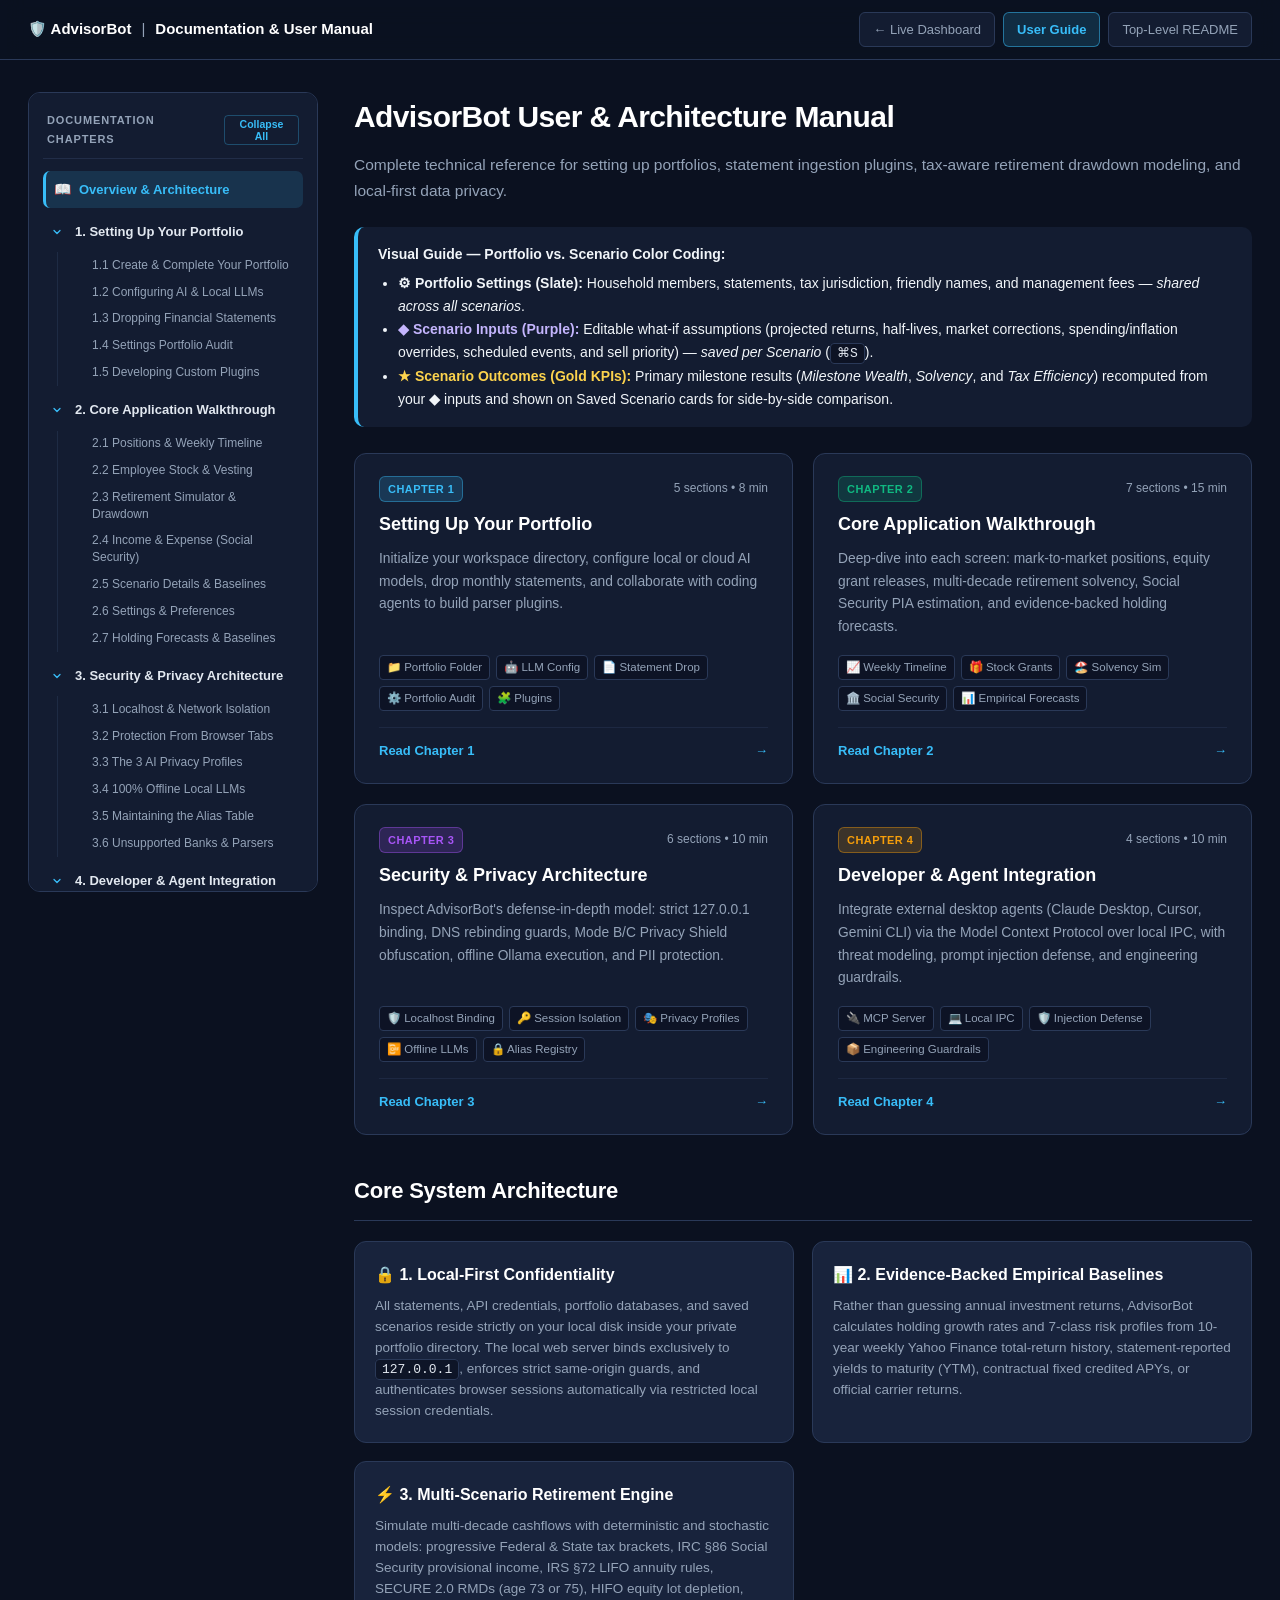
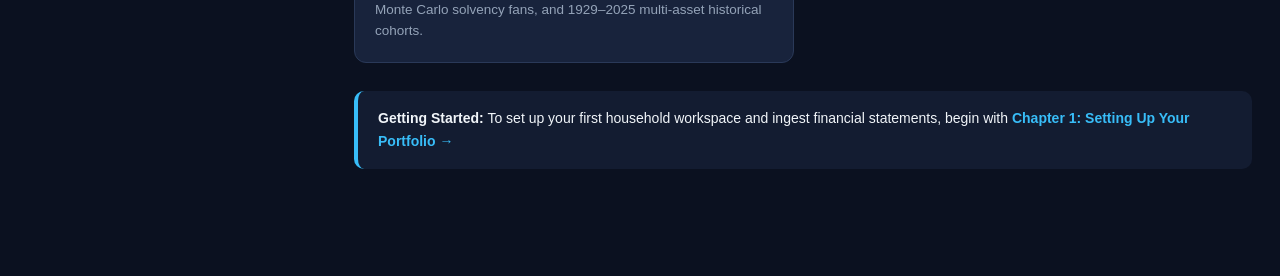
==== Docs/index.html @ 60ce360a "Initial release of AdvisorBot — local-first portfolio analytics & retirement simulator Local-first f" ====
<!DOCTYPE html>
<html lang="en">
<head>
  <meta charset="UTF-8" />
  <meta name="viewport" content="width=device-width, initial-scale=1.0" />
  <title>AdvisorBot Documentation &amp; User Manual</title>
  <link rel="icon" href="../Assets/default_badge.svg" />
  <link rel="stylesheet" href="docs.css" />
  <script>
    // Immediate hash redirect before body renders if an anchor was targeted
    (function () {
      const hash = window.location.hash;
      if (!hash) return;
      const routes = {
        // Chapter 1
        "#ch1-portfolio-setup": "ch1-portfolio-setup.html#ch1-portfolio-setup",
        "#portfolio-dir": "ch1-portfolio-setup.html#portfolio-dir",
        "#llm-setup": "ch1-portfolio-setup.html#llm-setup",
        "#statements-drop": "ch1-portfolio-setup.html#statements-drop",
        "#portfolio-settings-audit": "ch1-portfolio-setup.html#portfolio-settings-audit",
        "#agent-plugins": "ch1-portfolio-setup.html#agent-plugins",

        // Chapter 2
        "#ch2-page-walkthrough": "ch2-core-walkthrough.html#ch2-page-walkthrough",
        "#page-positions": "ch2-core-walkthrough.html#page-positions",
        "#page-grants": "ch2-core-walkthrough.html#page-grants",
        "#page-simulator": "ch2-core-walkthrough.html#page-simulator",
        "#page-social-security": "ch2-core-walkthrough.html#page-social-security",
        "#page-scenarios": "ch2-core-walkthrough.html#page-scenarios",
        "#page-settings": "ch2-core-walkthrough.html#page-settings",
        "#holding-forecast-methodology": "ch2-core-walkthrough.html#holding-forecast-methodology",

        // Chapter 3
        "#ch3-security-privacy": "ch3-security-privacy.html#ch3-security-privacy",
        "#sec-local-first": "ch3-security-privacy.html#sec-local-first",
        "#sec-cross-tab": "ch3-security-privacy.html#sec-cross-tab",
        "#sec-profiles": "ch3-security-privacy.html#sec-profiles",
        "#sec-local-llm": "ch3-security-privacy.html#sec-local-llm",
        "#sec-alias-table": "ch3-security-privacy.html#sec-alias-table",
        "#sec-unsupported-banks": "ch3-security-privacy.html#sec-unsupported-banks",

        // Chapter 4
        "#ch4-advanced": "ch4-developer-agent.html#ch4-advanced",
        "#adv-mcp": "ch4-developer-agent.html#adv-mcp",
        "#adv-mcp-security": "ch4-developer-agent.html#adv-mcp-security",
        "#adv-guardrails": "ch4-developer-agent.html#adv-guardrails",
        "#adv-testing": "ch4-developer-agent.html#adv-testing"
      };
      if (routes[hash]) {
        window.location.replace(routes[hash]);
      }
    })();
  </script>
</head>
<body>

  <!-- Top Navigation Bar -->
  <header class="topbar">
    <div class="topbar-title">
      <span>🛡️ AdvisorBot</span>
      <span style="color: var(--muted); font-weight: normal;">|</span>
      <span>Documentation &amp; User Manual</span>
    </div>
    <nav class="topbar-links">
      <a class="nav-pill" href="../index.html">← Live Dashboard</a>
      <a class="nav-pill active" href="index.html">User Guide</a>
      <a class="nav-pill" href="readme.html">Top-Level README</a>
    </nav>
  </header>

  <div class="layout">
    <!-- Sidebar Table of Contents -->
    <aside class="toc" id="doc-toc">
      <div class="toc-header">
        <div class="toc-heading">Documentation Chapters</div>
        <button type="button" class="toc-toggle-all-btn" id="toc-toggle-all" onclick="toggleAllChapters()" title="Toggle all chapters">Expand All</button>
      </div>

      <div class="toc-item">
        <a href="index.html" class="toc-nav-link active">
          <span style="font-size:14px;">📖</span>
          <span>Overview &amp; Architecture</span>
        </a>
      </div>

      <!-- Chapter 1 -->
      <div class="toc-chapter-group" id="ch-group-1">
        <div class="toc-chapter-header">
          <button type="button" class="toc-caret-btn" onclick="toggleChapter(1)" aria-label="Toggle Chapter 1 sub-sections">
            <svg class="toc-caret" width="12" height="12" viewBox="0 0 24 24" fill="none" stroke="currentColor" stroke-width="2.5" stroke-linecap="round" stroke-linejoin="round">
              <polyline points="9 18 15 12 9 6"></polyline>
            </svg>
          </button>
          <a href="ch1-portfolio-setup.html" class="toc-chapter-link">
            1. Setting Up Your Portfolio
          </a>
        </div>
        <div class="toc-subsections">
          <a class="sub" href="ch1-portfolio-setup.html#portfolio-dir">1.1 Create &amp; Complete Your Portfolio</a>
          <a class="sub" href="ch1-portfolio-setup.html#llm-setup">1.2 Configuring AI &amp; Local LLMs</a>
          <a class="sub" href="ch1-portfolio-setup.html#statements-drop">1.3 Dropping Financial Statements</a>
          <a class="sub" href="ch1-portfolio-setup.html#portfolio-settings-audit">1.4 Settings Portfolio Audit</a>
          <a class="sub" href="ch1-portfolio-setup.html#agent-plugins">1.5 Developing Custom Plugins</a>
        </div>
      </div>

      <!-- Chapter 2 -->
      <div class="toc-chapter-group" id="ch-group-2">
        <div class="toc-chapter-header">
          <button type="button" class="toc-caret-btn" onclick="toggleChapter(2)" aria-label="Toggle Chapter 2 sub-sections">
            <svg class="toc-caret" width="12" height="12" viewBox="0 0 24 24" fill="none" stroke="currentColor" stroke-width="2.5" stroke-linecap="round" stroke-linejoin="round">
              <polyline points="9 18 15 12 9 6"></polyline>
            </svg>
          </button>
          <a href="ch2-core-walkthrough.html" class="toc-chapter-link">
            2. Core Application Walkthrough
          </a>
        </div>
        <div class="toc-subsections">
          <a class="sub" href="ch2-core-walkthrough.html#page-positions">2.1 Positions &amp; Weekly Timeline</a>
          <a class="sub" href="ch2-core-walkthrough.html#page-grants">2.2 Employee Stock &amp; Vesting</a>
          <a class="sub" href="ch2-core-walkthrough.html#page-simulator">2.3 Retirement Simulator &amp; Drawdown</a>
          <a class="sub" href="ch2-core-walkthrough.html#page-social-security">2.4 Income &amp; Expense (Social Security)</a>
          <a class="sub" href="ch2-core-walkthrough.html#page-scenarios">2.5 Scenario Details &amp; Baselines</a>
          <a class="sub" href="ch2-core-walkthrough.html#page-settings">2.6 Settings &amp; Preferences</a>
          <a class="sub" href="ch2-core-walkthrough.html#holding-forecast-methodology">2.7 Holding Forecasts &amp; Baselines</a>
        </div>
      </div>

      <!-- Chapter 3 -->
      <div class="toc-chapter-group" id="ch-group-3">
        <div class="toc-chapter-header">
          <button type="button" class="toc-caret-btn" onclick="toggleChapter(3)" aria-label="Toggle Chapter 3 sub-sections">
            <svg class="toc-caret" width="12" height="12" viewBox="0 0 24 24" fill="none" stroke="currentColor" stroke-width="2.5" stroke-linecap="round" stroke-linejoin="round">
              <polyline points="9 18 15 12 9 6"></polyline>
            </svg>
          </button>
          <a href="ch3-security-privacy.html" class="toc-chapter-link">
            3. Security &amp; Privacy Architecture
          </a>
        </div>
        <div class="toc-subsections">
          <a class="sub" href="ch3-security-privacy.html#sec-local-first">3.1 Localhost &amp; Network Isolation</a>
          <a class="sub" href="ch3-security-privacy.html#sec-cross-tab">3.2 Protection From Browser Tabs</a>
          <a class="sub" href="ch3-security-privacy.html#sec-profiles">3.3 The 3 AI Privacy Profiles</a>
          <a class="sub" href="ch3-security-privacy.html#sec-local-llm">3.4 100% Offline Local LLMs</a>
          <a class="sub" href="ch3-security-privacy.html#sec-alias-table">3.5 Maintaining the Alias Table</a>
          <a class="sub" href="ch3-security-privacy.html#sec-unsupported-banks">3.6 Unsupported Banks &amp; Parsers</a>
        </div>
      </div>

      <!-- Chapter 4 -->
      <div class="toc-chapter-group" id="ch-group-4">
        <div class="toc-chapter-header">
          <button type="button" class="toc-caret-btn" onclick="toggleChapter(4)" aria-label="Toggle Chapter 4 sub-sections">
            <svg class="toc-caret" width="12" height="12" viewBox="0 0 24 24" fill="none" stroke="currentColor" stroke-width="2.5" stroke-linecap="round" stroke-linejoin="round">
              <polyline points="9 18 15 12 9 6"></polyline>
            </svg>
          </button>
          <a href="ch4-developer-agent.html" class="toc-chapter-link">
            4. Developer &amp; Agent Integration
          </a>
        </div>
        <div class="toc-subsections">
          <a class="sub" href="ch4-developer-agent.html#adv-mcp">4.1 External Agent MCP Integration</a>
          <a class="sub" href="ch4-developer-agent.html#adv-mcp-security">4.2 MCP Security &amp; Injection Defense</a>
          <a class="sub" href="ch4-developer-agent.html#adv-guardrails">4.3 Engineering &amp; Privacy Guardrails</a>
          <a class="sub" href="ch4-developer-agent.html#adv-testing">4.4 Isolated Test Suite &amp; Verification</a>
        </div>
      </div>
    </aside>

    <!-- Main Content Area -->
    <main>
      <h1>AdvisorBot User &amp; Architecture Manual</h1>
      <p class="subtitle">Complete technical reference for setting up portfolios, statement ingestion plugins, tax-aware retirement drawdown modeling, and local-first data privacy.</p>

      <div class="callout callout-info" style="margin-bottom:26px;">
        <strong>Visual Guide &mdash; Portfolio vs. Scenario Color Coding:</strong>
        <ul style="margin:6px 0 0;padding-left:20px;">
          <li><strong>&#9881; Portfolio Settings (Slate):</strong> Household members, statements, tax jurisdiction, friendly names, and management fees &mdash; <em>shared across all scenarios</em>.</li>
          <li><strong style="color:#c4b5fd;">&#9670; Scenario Inputs (Purple):</strong> Editable what-if assumptions (projected returns, half-lives, market corrections, spending/inflation overrides, scheduled events, and sell priority) &mdash; <em>saved per Scenario</em> (<code>&#8984;S</code>).</li>
          <li><strong style="color:#fcd34d;">&#9733; Scenario Outcomes (Gold KPIs):</strong> Primary milestone results (<em>Milestone Wealth</em>, <em>Solvency</em>, and <em>Tax Efficiency</em>) recomputed from your <strong>&#9670;</strong> inputs and shown on Saved Scenario cards for side-by-side comparison.</li>
        </ul>
      </div>

      <!-- Chapter Directory Cards -->
      <div style="display:grid;grid-template-columns:repeat(auto-fit, minmax(320px, 1fr));gap:20px;margin-bottom:38px;">
        
        <!-- Chapter 1 Card -->
        <a href="ch1-portfolio-setup.html" class="chapter-hub-card">
          <div style="display:flex;justify-content:space-between;align-items:center;">
            <span class="badge badge-blue">Chapter 1</span>
            <span style="font-size:12px;color:var(--muted);">5 sections &bull; 8 min</span>
          </div>
          <h3>Setting Up Your Portfolio</h3>
          <p>Initialize your workspace directory, configure local or cloud AI models, drop monthly statements, and collaborate with coding agents to build parser plugins.</p>
          <div class="chapter-hub-pills">
            <span class="chapter-hub-pill">📁 Portfolio Folder</span>
            <span class="chapter-hub-pill">🤖 LLM Config</span>
            <span class="chapter-hub-pill">📄 Statement Drop</span>
            <span class="chapter-hub-pill">⚙️ Portfolio Audit</span>
            <span class="chapter-hub-pill">🧩 Plugins</span>
          </div>
          <div class="chapter-hub-footer">
            <span>Read Chapter 1</span>
            <span>&rarr;</span>
          </div>
        </a>

        <!-- Chapter 2 Card -->
        <a href="ch2-core-walkthrough.html" class="chapter-hub-card">
          <div style="display:flex;justify-content:space-between;align-items:center;">
            <span class="badge badge-green">Chapter 2</span>
            <span style="font-size:12px;color:var(--muted);">7 sections &bull; 15 min</span>
          </div>
          <h3>Core Application Walkthrough</h3>
          <p>Deep-dive into each screen: mark-to-market positions, equity grant releases, multi-decade retirement solvency, Social Security PIA estimation, and evidence-backed holding forecasts.</p>
          <div class="chapter-hub-pills">
            <span class="chapter-hub-pill">📈 Weekly Timeline</span>
            <span class="chapter-hub-pill">🎁 Stock Grants</span>
            <span class="chapter-hub-pill">🏖️ Solvency Sim</span>
            <span class="chapter-hub-pill">🏛️ Social Security</span>
            <span class="chapter-hub-pill">📊 Empirical Forecasts</span>
          </div>
          <div class="chapter-hub-footer">
            <span>Read Chapter 2</span>
            <span>&rarr;</span>
          </div>
        </a>

        <!-- Chapter 3 Card -->
        <a href="ch3-security-privacy.html" class="chapter-hub-card">
          <div style="display:flex;justify-content:space-between;align-items:center;">
            <span class="badge badge-purple">Chapter 3</span>
            <span style="font-size:12px;color:var(--muted);">6 sections &bull; 10 min</span>
          </div>
          <h3>Security &amp; Privacy Architecture</h3>
          <p>Inspect AdvisorBot's defense-in-depth model: strict 127.0.0.1 binding, DNS rebinding guards, Mode B/C Privacy Shield obfuscation, offline Ollama execution, and PII protection.</p>
          <div class="chapter-hub-pills">
            <span class="chapter-hub-pill">🛡️ Localhost Binding</span>
            <span class="chapter-hub-pill">🔑 Session Isolation</span>
            <span class="chapter-hub-pill">🎭 Privacy Profiles</span>
            <span class="chapter-hub-pill">📴 Offline LLMs</span>
            <span class="chapter-hub-pill">🔒 Alias Registry</span>
          </div>
          <div class="chapter-hub-footer">
            <span>Read Chapter 3</span>
            <span>&rarr;</span>
          </div>
        </a>

        <!-- Chapter 4 Card -->
        <a href="ch4-developer-agent.html" class="chapter-hub-card">
          <div style="display:flex;justify-content:space-between;align-items:center;">
            <span class="badge badge-amber">Chapter 4</span>
            <span style="font-size:12px;color:var(--muted);">4 sections &bull; 10 min</span>
          </div>
          <h3>Developer &amp; Agent Integration</h3>
          <p>Integrate external desktop agents (Claude Desktop, Cursor, Gemini CLI) via the Model Context Protocol over local IPC, with threat modeling, prompt injection defense, and engineering guardrails.</p>
          <div class="chapter-hub-pills">
            <span class="chapter-hub-pill">🔌 MCP Server</span>
            <span class="chapter-hub-pill">💻 Local IPC</span>
            <span class="chapter-hub-pill">🛡️ Injection Defense</span>
            <span class="chapter-hub-pill">📦 Engineering Guardrails</span>
          </div>
          <div class="chapter-hub-footer">
            <span>Read Chapter 4</span>
            <span>&rarr;</span>
          </div>
        </a>

      </div>

      <!-- System Architecture & Principles -->
      <h2>Core System Architecture</h2>
      <div class="card-grid">
        <div class="card">
          <h4>🔒 1. Local-First Confidentiality</h4>
          <p>All statements, API credentials, portfolio databases, and saved scenarios reside strictly on your local disk inside your private portfolio directory. The local web server binds exclusively to <code>127.0.0.1</code>, enforces strict same-origin guards, and authenticates browser sessions automatically via restricted local session credentials.</p>
        </div>
        <div class="card">
          <h4>📊 2. Evidence-Backed Empirical Baselines</h4>
          <p>Rather than guessing annual investment returns, AdvisorBot calculates holding growth rates and 7-class risk profiles from 10-year weekly Yahoo Finance total-return history, statement-reported yields to maturity (YTM), contractual fixed credited APYs, or official carrier returns.</p>
        </div>
        <div class="card">
          <h4>⚡ 3. Multi-Scenario Retirement Engine</h4>
          <p>Simulate multi-decade cashflows with deterministic and stochastic models: progressive Federal &amp; State tax brackets, IRC §86 Social Security provisional income, IRS §72 LIFO annuity rules, SECURE 2.0 RMDs (age 73 or 75), HIFO equity lot depletion, Monte Carlo solvency fans, and 1929–2025 multi-asset historical cohorts.</p>
        </div>
      </div>

      <div class="callout callout-info">
        <strong>Getting Started:</strong> To set up your first household workspace and ingest financial statements, begin with <a href="ch1-portfolio-setup.html" style="font-weight:600;">Chapter 1: Setting Up Your Portfolio &rarr;</a>
      </div>
    </main>
  </div>

  <script src="docs.js"></script>
  <script>
    document.addEventListener("DOMContentLoaded", function () {
      initDocsPage(0);
    });
  </script>
</body>
</html>
---- Docs/docs.css ----
:root {
  --bg: #0b1120;
  --bg-surface: #131c31;
  --bg-card: #18233c;
  --bg-alt: #0f172a;
  --bg-hover: #213052;
  --border: #2a3958;
  --text: #f1f5f9;
  --muted: #94a3b8;
  --accent: #38bdf8;
  --green: #10b981;
  --teal: #14b8a6;
  --amber: #f59e0b;
  --purple: #a855f7;
  --rose: #f43f5e;
  --indigo: #6366f1;
}

* { box-sizing: border-box; }
html { scroll-behavior: smooth; }
body {
  margin: 0;
  font-family: -apple-system, BlinkMacSystemFont, "Segoe UI", Inter, Roboto, sans-serif;
  background: var(--bg);
  color: var(--text);
  font-size: 14.5px;
  line-height: 1.65;
}

a { color: var(--accent); text-decoration: none; }
a:hover { text-decoration: underline; }

code, pre {
  font-family: ui-monospace, SFMono-Regular, Menlo, Monaco, Consolas, monospace;
}
code {
  background: rgba(11, 17, 32, 0.75);
  border: 1px solid var(--border);
  padding: 2px 6px;
  border-radius: 4px;
  font-size: 13px;
  color: #e2e8f0;
}
pre {
  background: #090e1a;
  border: 1px solid var(--border);
  border-radius: 10px;
  padding: 16px 18px;
  overflow-x: auto;
  font-size: 13px;
  line-height: 1.5;
  color: #cbd5e1;
  margin: 12px 0 18px;
}

/* Topbar */
.topbar {
  position: sticky;
  top: 0;
  z-index: 50;
  background: rgba(11, 17, 32, 0.94);
  backdrop-filter: blur(12px);
  border-bottom: 1px solid var(--border);
  padding: 12px 28px;
  display: flex;
  flex-wrap: wrap;
  justify-content: space-between;
  align-items: center;
  gap: 14px;
}
.topbar-title {
  font-weight: 700;
  font-size: 15px;
  display: flex;
  align-items: center;
  gap: 10px;
  color: #fff;
}
.topbar-links {
  display: flex;
  flex-wrap: wrap;
  gap: 8px;
  font-size: 13px;
}
.nav-pill {
  padding: 6px 13px;
  border-radius: 6px;
  border: 1px solid var(--border);
  background: var(--bg-surface);
  color: var(--muted);
  font-weight: 500;
  transition: all 0.15s ease;
}
.nav-pill:hover { color: var(--text); text-decoration: none; border-color: #475569; }
.nav-pill.active {
  background: rgba(56, 189, 248, 0.16);
  border-color: rgba(56, 189, 248, 0.5);
  color: var(--accent);
  font-weight: 600;
}

/* Layout Grid */
.layout {
  max-width: 1440px;
  margin: 0 auto;
  padding: 32px 28px 90px;
  display: grid;
  grid-template-columns: 290px minmax(0, 1fr);
  gap: 36px;
  align-items: start;
}
@media (max-width: 1024px) {
  .layout { grid-template-columns: 1fr; }
  .toc { position: static !important; }
}

/* Sidebar TOC with Collapsible Chapters */
.toc {
  position: sticky;
  top: 76px;
  background: var(--bg-surface);
  border: 1px solid var(--border);
  border-radius: 12px;
  padding: 18px 14px;
  font-size: 13px;
  max-height: calc(100vh - 100px);
  overflow-y: auto;
}
.toc-header {
  display: flex;
  justify-content: space-between;
  align-items: center;
  margin-bottom: 12px;
  padding: 0 4px 10px;
  border-bottom: 1px solid rgba(42, 57, 88, 0.6);
}
.toc-heading {
  font-size: 11px;
  text-transform: uppercase;
  letter-spacing: 0.08em;
  color: var(--muted);
  font-weight: 700;
}
.toc-toggle-all-btn {
  background: transparent;
  border: 1px solid rgba(56, 189, 248, 0.3);
  color: var(--accent);
  font-size: 10.5px;
  font-weight: 600;
  border-radius: 4px;
  padding: 2px 7px;
  cursor: pointer;
  transition: all 0.15s ease;
}
.toc-toggle-all-btn:hover {
  background: rgba(56, 189, 248, 0.12);
  border-color: var(--accent);
}

.toc-item {
  margin-bottom: 6px;
}
.toc-nav-link {
  display: flex;
  align-items: center;
  gap: 8px;
  padding: 7px 10px;
  border-radius: 7px;
  color: #cbd5e1;
  font-weight: 600;
  transition: background 0.12s ease, color 0.12s ease;
}
.toc-nav-link:hover {
  background: var(--bg-hover);
  text-decoration: none;
  color: #fff;
}
.toc-nav-link.active {
  background: rgba(56, 189, 248, 0.14);
  color: var(--accent);
  border-left: 3px solid var(--accent);
  padding-left: 8px;
}

/* Chapter Group */
.toc-chapter-group {
  margin-bottom: 6px;
  border-radius: 8px;
  transition: background 0.15s ease;
}
.toc-chapter-header {
  display: flex;
  align-items: center;
  gap: 4px;
  border-radius: 7px;
  transition: background 0.12s ease;
}
.toc-chapter-header:hover {
  background: var(--bg-hover);
}
.toc-caret-btn {
  background: transparent;
  border: none;
  cursor: pointer;
  padding: 6px 6px 6px 8px;
  display: inline-flex;
  align-items: center;
  justify-content: center;
  color: var(--muted);
  border-radius: 4px;
  flex-shrink: 0;
  transition: color 0.15s ease;
}
.toc-caret-btn:hover {
  color: var(--accent);
}
.toc-caret {
  transition: transform 0.2s cubic-bezier(0.4, 0, 0.2, 1);
  transform-origin: center;
}
.toc-chapter-group.expanded .toc-caret {
  transform: rotate(90deg);
  color: var(--accent);
}

.toc-chapter-link {
  flex: 1;
  padding: 7px 8px 7px 2px;
  color: #e2e8f0;
  font-weight: 600;
  text-decoration: none;
  overflow: hidden;
  text-overflow: ellipsis;
  white-space: nowrap;
}
.toc-chapter-link:hover {
  text-decoration: none;
  color: #fff;
}
.toc-chapter-link.active {
  color: var(--accent);
  font-weight: 700;
}

.toc-subsections {
  display: none;
  flex-direction: column;
  padding-left: 26px;
  margin: 3px 0 6px;
  border-left: 1px solid rgba(42, 57, 88, 0.5);
  margin-left: 14px;
}
.toc-chapter-group.expanded .toc-subsections {
  display: flex;
}
.toc-subsections a.sub {
  display: block;
  padding: 4.5px 8px;
  border-radius: 5px;
  font-size: 12px;
  color: var(--muted);
  line-height: 1.4;
  margin-bottom: 1px;
  transition: color 0.12s ease, background 0.12s ease;
}
.toc-subsections a.sub:hover {
  color: #fff;
  background: rgba(33, 48, 82, 0.6);
  text-decoration: none;
}
.toc-subsections a.sub.active {
  color: var(--accent);
  font-weight: 600;
  background: rgba(56, 189, 248, 0.12);
}

/* Typography & Content Elements */
h1 { font-size: 30px; margin: 0 0 10px; letter-spacing: -0.02em; color: #fff; }
h2 {
  font-size: 22px;
  margin: 32px 0 16px;
  padding-bottom: 10px;
  border-bottom: 1px solid var(--border);
  letter-spacing: -0.01em;
  color: #fff;
}
h3 { font-size: 17px; margin: 26px 0 10px; color: #e2e8f0; }
h4 { font-size: 15px; margin: 18px 0 8px; color: #f8fafc; }
p { margin: 10px 0 14px; }
.subtitle { color: var(--muted); font-size: 15.5px; margin: 0 0 24px; }

.chapter-banner {
  background: linear-gradient(135deg, rgba(30, 41, 59, 0.7), rgba(15, 23, 42, 0.8));
  border: 1px solid var(--border);
  border-radius: 12px;
  padding: 22px 24px;
  margin-bottom: 30px;
}
.chapter-badge-wrap {
  display: flex;
  align-items: center;
  gap: 10px;
  margin-bottom: 8px;
}

.step-num {
  display: inline-flex;
  align-items: center;
  justify-content: center;
  width: 26px;
  height: 26px;
  border-radius: 50%;
  background: var(--accent);
  color: #0b1120;
  font-weight: 700;
  font-size: 13px;
  margin-right: 8px;
  flex-shrink: 0;
}

/* Cards & Grid */
.card-grid {
  display: grid;
  grid-template-columns: repeat(auto-fit, minmax(310px, 1fr));
  gap: 18px;
  margin: 20px 0 28px;
}
.card {
  background: var(--bg-card);
  border: 1px solid var(--border);
  border-radius: 12px;
  padding: 20px;
  transition: transform 0.15s ease, border-color 0.15s ease;
  display: flex;
  flex-direction: column;
}
.card:hover {
  border-color: #38bdf8;
  transform: translateY(-2px);
}
.card h4 {
  margin: 0 0 8px;
  font-size: 16px;
  color: #fff;
  display: flex;
  align-items: center;
  gap: 8px;
}
.card p {
  margin: 0;
  color: var(--muted);
  font-size: 13.5px;
  line-height: 1.55;
  flex: 1;
}

/* Chapter Hub Cards (index.html) */
.chapter-hub-card {
  background: var(--bg-surface);
  border: 1px solid var(--border);
  border-radius: 12px;
  padding: 22px 24px;
  transition: all 0.18s ease;
  display: flex;
  flex-direction: column;
  text-decoration: none;
  color: inherit;
}
.chapter-hub-card:hover {
  border-color: var(--accent);
  background: var(--bg-card);
  transform: translateY(-3px);
  text-decoration: none;
  box-shadow: 0 8px 24px rgba(0, 0, 0, 0.35);
}
.chapter-hub-card h3 {
  margin: 8px 0 8px;
  color: #fff;
  font-size: 18px;
}
.chapter-hub-card p {
  color: var(--muted);
  font-size: 13.8px;
  margin: 0 0 16px;
  flex: 1;
}
.chapter-hub-pills {
  display: flex;
  flex-wrap: wrap;
  gap: 6px;
  margin-bottom: 16px;
}
.chapter-hub-pill {
  font-size: 11.5px;
  background: rgba(11, 17, 32, 0.7);
  border: 1px solid var(--border);
  padding: 2px 7px;
  border-radius: 4px;
  color: #94a3b8;
}
.chapter-hub-footer {
  display: flex;
  justify-content: space-between;
  align-items: center;
  font-size: 13px;
  font-weight: 600;
  color: var(--accent);
  padding-top: 12px;
  border-top: 1px solid rgba(42, 57, 88, 0.45);
}

/* Badges & Callouts */
.badge {
  display: inline-block;
  padding: 3px 8px;
  font-size: 11px;
  font-weight: 600;
  border-radius: 6px;
  text-transform: uppercase;
  letter-spacing: 0.04em;
}
.badge-green { background: rgba(16, 185, 129, 0.18); color: var(--green); border: 1px solid rgba(16, 185, 129, 0.4); }
.badge-blue { background: rgba(56, 189, 248, 0.18); color: var(--accent); border: 1px solid rgba(56, 189, 248, 0.4); }
.badge-purple { background: rgba(168, 85, 247, 0.18); color: var(--purple); border: 1px solid rgba(168, 85, 247, 0.4); }
.badge-amber { background: rgba(245, 158, 11, 0.18); color: var(--amber); border: 1px solid rgba(245, 158, 11, 0.4); }
.badge-rose { background: rgba(244, 63, 94, 0.18); color: var(--rose); border: 1px solid rgba(244, 63, 94, 0.4); }

.callout {
  border-radius: 10px;
  padding: 16px 20px;
  margin: 18px 0;
  border-left: 4px solid;
  background: var(--bg-surface);
  font-size: 14px;
}
.callout-info { border-color: var(--accent); }
.callout-success { border-color: var(--green); }
.callout-warning { border-color: var(--amber); }
.callout-danger { border-color: var(--rose); }

/* Tables */
table {
  width: 100%;
  border-collapse: collapse;
  margin: 18px 0 24px;
  font-size: 13.5px;
}
th, td {
  padding: 10px 14px;
  border: 1px solid var(--border);
  text-align: left;
}
th {
  background: var(--bg-surface);
  color: #fff;
  font-weight: 600;
}
tr:nth-child(even) {
  background: rgba(24, 35, 60, 0.4);
}
.cell-clear {
  background: rgba(16, 185, 129, 0.16) !important;
  color: #a7f3d0;
  font-weight: 500;
}
.cell-obfuscated {
  background: rgba(245, 158, 11, 0.16) !important;
  color: #fde68a;
  font-weight: 500;
}
.cell-redacted {
  background: rgba(244, 63, 94, 0.16) !important;
  color: #fecdd3;
  font-weight: 500;
}
.table-legend {
  display: flex;
  flex-wrap: wrap;
  align-items: center;
  gap: 16px;
  margin: 12px 0 8px;
  font-size: 12.5px;
  color: var(--muted);
}
.legend-item {
  display: inline-flex;
  align-items: center;
  gap: 6px;
}
.legend-chip {
  display: inline-block;
  width: 14px;
  height: 14px;
  border-radius: 3px;
  border: 1px solid;
}
.legend-clear { background: rgba(16, 185, 129, 0.25); border-color: rgba(16, 185, 129, 0.5); }
.legend-obfuscated { background: rgba(245, 158, 11, 0.25); border-color: rgba(245, 158, 11, 0.5); }
.legend-redacted { background: rgba(244, 63, 94, 0.25); border-color: rgba(244, 63, 94, 0.5); }

/* Chapter Pagination Footer */
.chapter-nav-footer {
  display: flex;
  justify-content: space-between;
  align-items: stretch;
  gap: 16px;
  margin-top: 50px;
  padding-top: 24px;
  border-top: 1px solid var(--border);
  flex-wrap: wrap;
}
.chapter-nav-btn {
  flex: 1;
  min-width: 200px;
  padding: 14px 18px;
  border-radius: 10px;
  border: 1px solid var(--border);
  background: var(--bg-surface);
  text-decoration: none;
  transition: all 0.15s ease;
  display: flex;
  flex-direction: column;
}
.chapter-nav-btn:hover {
  background: var(--bg-hover);
  border-color: var(--accent);
  text-decoration: none;
}
.chapter-nav-btn .dir-label {
  font-size: 11px;
  text-transform: uppercase;
  letter-spacing: 0.06em;
  color: var(--muted);
  margin-bottom: 4px;
}
.chapter-nav-btn .title-label {
  font-size: 14.5px;
  font-weight: 600;
  color: #fff;
}
.chapter-nav-btn.next {
  text-align: right;
  align-items: flex-end;
}

/* Platform Variants & OS Filter Bar */
.os-filter-bar {
  display: flex;
  flex-wrap: wrap;
  align-items: center;
  gap: 8px;
  padding: 10px 14px;
  margin: 16px 0 22px;
  background: var(--bg-surface);
  border: 1px solid var(--border);
  border-radius: 10px;
  font-size: 12.5px;
}
.os-filter-label {
  color: var(--muted);
  font-weight: 600;
  margin-right: 4px;
}
.os-filter-btn {
  background: rgba(11, 17, 32, 0.7);
  border: 1px solid var(--border);
  color: var(--muted);
  font-size: 12px;
  font-weight: 600;
  padding: 4px 11px;
  border-radius: 6px;
  cursor: pointer;
  transition: all 0.15s ease;
}
.os-filter-btn:hover {
  color: var(--text);
  border-color: #475569;
}
.os-filter-btn.active {
  background: rgba(56, 189, 248, 0.16);
  border-color: rgba(56, 189, 248, 0.55);
  color: var(--accent);
}

.platform-variants {
  display: flex;
  flex-direction: column;
  gap: 12px;
  margin: 14px 0 20px;
}
.platform-variant {
  background: var(--bg-surface);
  border: 1px solid var(--border);
  border-radius: 10px;
  overflow: hidden;
}
.platform-variant.is-hidden {
  display: none;
}
.platform-variant-header {
  display: flex;
  align-items: center;
  justify-content: space-between;
  gap: 10px;
  padding: 7px 14px;
  background: rgba(24, 35, 60, 0.65);
  border-bottom: 1px solid var(--border);
  font-size: 12.5px;
  font-weight: 600;
  color: #e2e8f0;
}
.platform-variant-shell {
  font-size: 11.5px;
  font-weight: 500;
  color: var(--muted);
}
.platform-variant pre {
  margin: 0;
  border: none;
  border-radius: 0;
  padding: 13px 16px;
}
.platform-variant-note {
  padding: 8px 14px;
  border-top: 1px solid rgba(42, 57, 88, 0.55);
  background: rgba(15, 23, 42, 0.65);
  font-size: 12.5px;
  color: var(--muted);
}

/* Copyable AI Prompt Cards */
.prompt-card {
  background: var(--bg-surface);
  border: 1px solid var(--border);
  border-radius: 10px;
  overflow: hidden;
  margin: 14px 0 18px;
}
.prompt-card-hdr {
  display: flex;
  align-items: center;
  justify-content: space-between;
  gap: 10px;
  padding: 8px 14px;
  background: rgba(24, 35, 60, 0.72);
  border-bottom: 1px solid var(--border);
}
.prompt-card-title {
  display: flex;
  align-items: center;
  gap: 8px;
  font-size: 13px;
  font-weight: 600;
  color: #f8fafc;
}
.prompt-copy-btn {
  display: inline-flex;
  align-items: center;
  gap: 6px;
  padding: 4px 10px;
  border-radius: 6px;
  border: 1px solid rgba(56, 189, 248, 0.45);
  background: rgba(56, 189, 248, 0.12);
  color: var(--accent);
  font-size: 12px;
  font-weight: 600;
  cursor: pointer;
  transition: all 0.15s ease;
  flex-shrink: 0;
}
.prompt-copy-btn:hover {
  background: rgba(56, 189, 248, 0.22);
  border-color: var(--accent);
  color: #fff;
}
.prompt-copy-btn.copied {
  border-color: rgba(16, 185, 129, 0.6);
  background: rgba(16, 185, 129, 0.18);
  color: #6ee7b7;
}
.prompt-card pre {
  margin: 0;
  border: none;
  border-radius: 0;
  padding: 14px 16px;
  white-space: pre-wrap;
  word-break: break-word;
  font-size: 12.6px;
  line-height: 1.55;
  color: #e2e8f0;
}

/* Collapsible Technical / AI Details Drawers */
details.doc-details {
  margin: 12px 0 22px;
  border: 1px solid var(--border);
  border-radius: 10px;
  background: rgba(15, 23, 42, 0.55);
  overflow: hidden;
}
details.doc-details > summary {
  list-style: none;
  cursor: pointer;
  padding: 9px 14px;
  display: flex;
  align-items: center;
  justify-content: space-between;
  gap: 10px;
  font-size: 12.8px;
  font-weight: 600;
  color: var(--muted);
  background: rgba(24, 35, 60, 0.42);
  user-select: none;
  transition: background 0.15s ease, color 0.15s ease;
}
details.doc-details > summary::-webkit-details-marker {
  display: none;
}
details.doc-details > summary:hover {
  background: rgba(33, 48, 82, 0.6);
  color: #e2e8f0;
}
details.doc-details[open] > summary {
  color: var(--accent);
  border-bottom: 1px solid rgba(42, 57, 88, 0.7);
}
.doc-details-title {
  display: inline-flex;
  align-items: center;
  gap: 8px;
}
.doc-details-chev {
  display: inline-flex;
  transition: transform 0.18s ease;
  color: var(--accent);
}
details.doc-details[open] .doc-details-chev {
  transform: rotate(90deg);
}
.doc-details-tag {
  font-size: 10.5px;
  font-weight: 600;
  text-transform: uppercase;
  letter-spacing: 0.05em;
  color: #94a3b8;
  background: rgba(11, 17, 32, 0.65);
  border: 1px solid var(--border);
  padding: 2px 7px;
  border-radius: 5px;
}
.doc-details-body {
  padding: 14px 16px 12px;
  font-size: 13.5px;
}
.doc-details-body > *:first-child { margin-top: 0; }
.doc-details-body > *:last-child { margin-bottom: 0; }
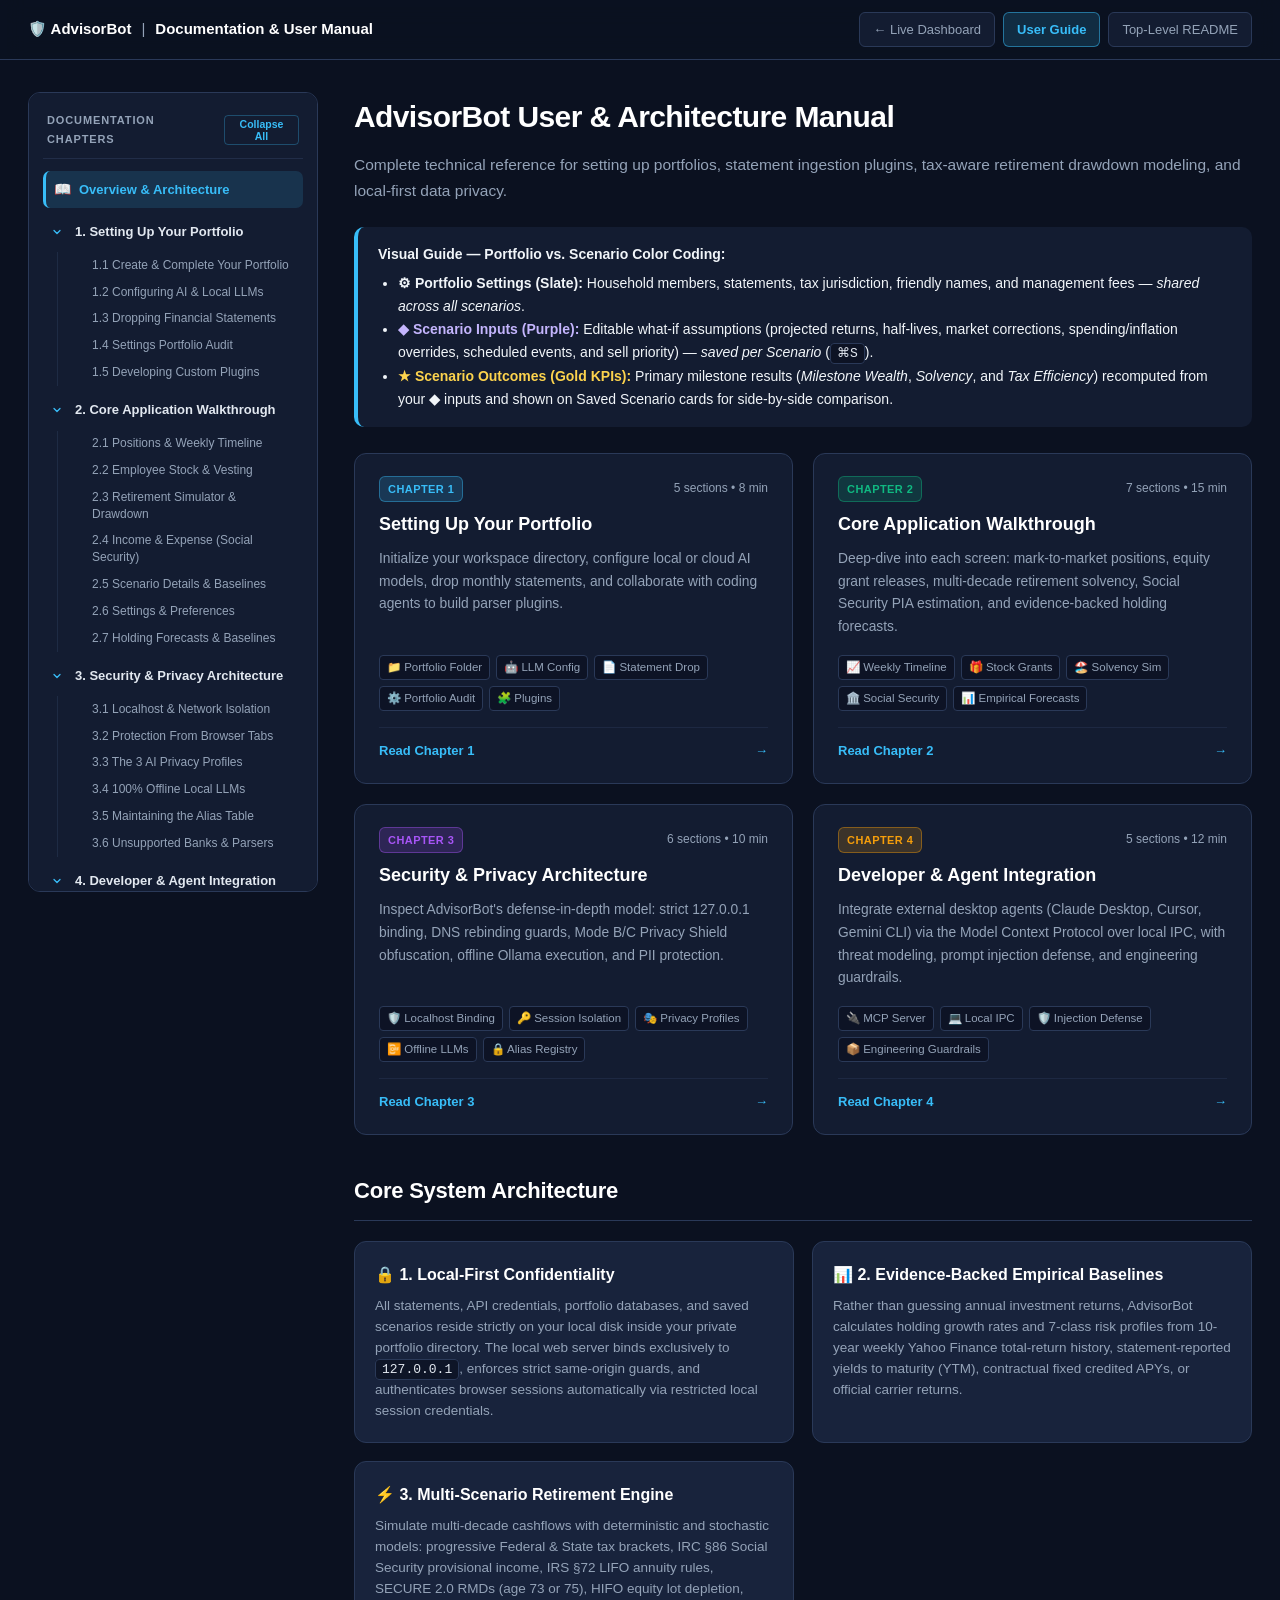
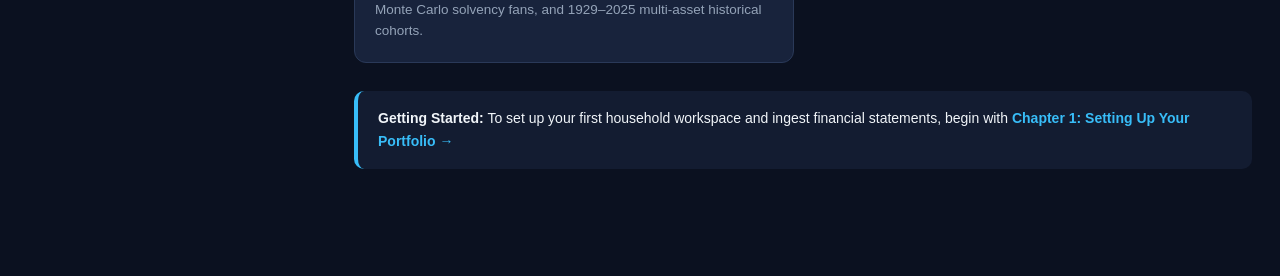
==== commit 7ebd29f4: "Add Git commit message template and contributor workflow docs (A) Classification: Feature  (B) Sever" ====
--- a/Docs/index.html
+++ b/Docs/index.html
@@ -44,7 +44,8 @@
         "#adv-mcp": "ch4-developer-agent.html#adv-mcp",
         "#adv-mcp-security": "ch4-developer-agent.html#adv-mcp-security",
         "#adv-guardrails": "ch4-developer-agent.html#adv-guardrails",
-        "#adv-testing": "ch4-developer-agent.html#adv-testing"
+        "#adv-testing": "ch4-developer-agent.html#adv-testing",
+        "#adv-contributing": "ch4-developer-agent.html#adv-contributing"
       };
       if (routes[hash]) {
         window.location.replace(routes[hash]);
@@ -166,6 +167,7 @@
           <a class="sub" href="ch4-developer-agent.html#adv-mcp-security">4.2 MCP Security &amp; Injection Defense</a>
           <a class="sub" href="ch4-developer-agent.html#adv-guardrails">4.3 Engineering &amp; Privacy Guardrails</a>
           <a class="sub" href="ch4-developer-agent.html#adv-testing">4.4 Isolated Test Suite &amp; Verification</a>
+          <a class="sub" href="ch4-developer-agent.html#adv-contributing">4.5 Commit Template &amp; Contributor Workflow</a>
         </div>
       </div>
     </aside>
@@ -254,7 +256,7 @@
         <a href="ch4-developer-agent.html" class="chapter-hub-card">
           <div style="display:flex;justify-content:space-between;align-items:center;">
             <span class="badge badge-amber">Chapter 4</span>
-            <span style="font-size:12px;color:var(--muted);">4 sections &bull; 10 min</span>
+            <span style="font-size:12px;color:var(--muted);">5 sections &bull; 12 min</span>
           </div>
           <h3>Developer &amp; Agent Integration</h3>
           <p>Integrate external desktop agents (Claude Desktop, Cursor, Gemini CLI) via the Model Context Protocol over local IPC, with threat modeling, prompt injection defense, and engineering guardrails.</p>
--- a/Docs/docs.css
+++ b/Docs/docs.css
@@ -754,3 +754,133 @@
 }
 .doc-details-body > *:first-child { margin-top: 0; }
 .doc-details-body > *:last-child { margin-bottom: 0; }
+
+/* Screenshot & Video Gallery */
+.gallery-grid {
+  display: grid;
+  grid-template-columns: repeat(2, minmax(0, 1fr));
+  gap: 16px;
+  margin: 18px 0 8px;
+}
+@media (max-width: 780px) {
+  .gallery-grid {
+    grid-template-columns: 1fr;
+  }
+}
+.gallery-card {
+  background: var(--bg-surface);
+  border: 1px solid var(--border);
+  border-radius: 12px;
+  overflow: hidden;
+  display: flex;
+  flex-direction: column;
+  transition: border-color 0.16s ease, transform 0.16s ease, box-shadow 0.16s ease;
+}
+.gallery-card:hover {
+  border-color: rgba(56, 189, 248, 0.55);
+  box-shadow: 0 8px 24px rgba(0, 0, 0, 0.28);
+}
+.gallery-media {
+  position: relative;
+  background: #070b15;
+  border-bottom: 1px solid var(--border);
+  display: flex;
+  align-items: center;
+  justify-content: center;
+  aspect-ratio: 16 / 10;
+  overflow: hidden;
+  padding: 8px;
+}
+.gallery-media img {
+  max-width: 100%;
+  max-height: 100%;
+  width: auto;
+  height: auto;
+  object-fit: contain;
+  border-radius: 6px;
+  cursor: zoom-in;
+  display: block;
+}
+.gallery-media video {
+  width: 100%;
+  height: 100%;
+  object-fit: contain;
+  border-radius: 6px;
+  background: #000;
+  display: block;
+}
+.gallery-caption {
+  padding: 11px 14px;
+  display: flex;
+  align-items: center;
+  justify-content: space-between;
+  gap: 10px;
+  font-size: 13px;
+  font-weight: 600;
+  color: #e2e8f0;
+}
+.gallery-caption-meta {
+  font-size: 11.5px;
+  font-weight: 500;
+  color: var(--muted);
+  white-space: nowrap;
+}
+
+/* Gallery Lightbox Modal */
+.gallery-lightbox {
+  position: fixed;
+  inset: 0;
+  z-index: 200;
+  background: rgba(5, 8, 18, 0.88);
+  backdrop-filter: blur(6px);
+  display: none;
+  align-items: center;
+  justify-content: center;
+  padding: 28px;
+}
+.gallery-lightbox.open {
+  display: flex;
+}
+.gallery-lightbox-inner {
+  position: relative;
+  max-width: min(94vw, 1320px);
+  max-height: 92vh;
+  display: flex;
+  flex-direction: column;
+  align-items: center;
+  gap: 12px;
+}
+.gallery-lightbox-inner img {
+  max-width: 100%;
+  max-height: calc(92vh - 54px);
+  border-radius: 10px;
+  border: 1px solid var(--border);
+  box-shadow: 0 20px 50px rgba(0, 0, 0, 0.6);
+  background: #070b15;
+}
+.gallery-lightbox-caption {
+  color: #e2e8f0;
+  font-size: 13.5px;
+  font-weight: 600;
+}
+.gallery-lightbox-close {
+  position: fixed;
+  top: 18px;
+  right: 22px;
+  width: 36px;
+  height: 36px;
+  border-radius: 8px;
+  border: 1px solid var(--border);
+  background: var(--bg-surface);
+  color: #f8fafc;
+  font-size: 20px;
+  line-height: 1;
+  cursor: pointer;
+  display: flex;
+  align-items: center;
+  justify-content: center;
+}
+.gallery-lightbox-close:hover {
+  border-color: var(--accent);
+  color: var(--accent);
+}
